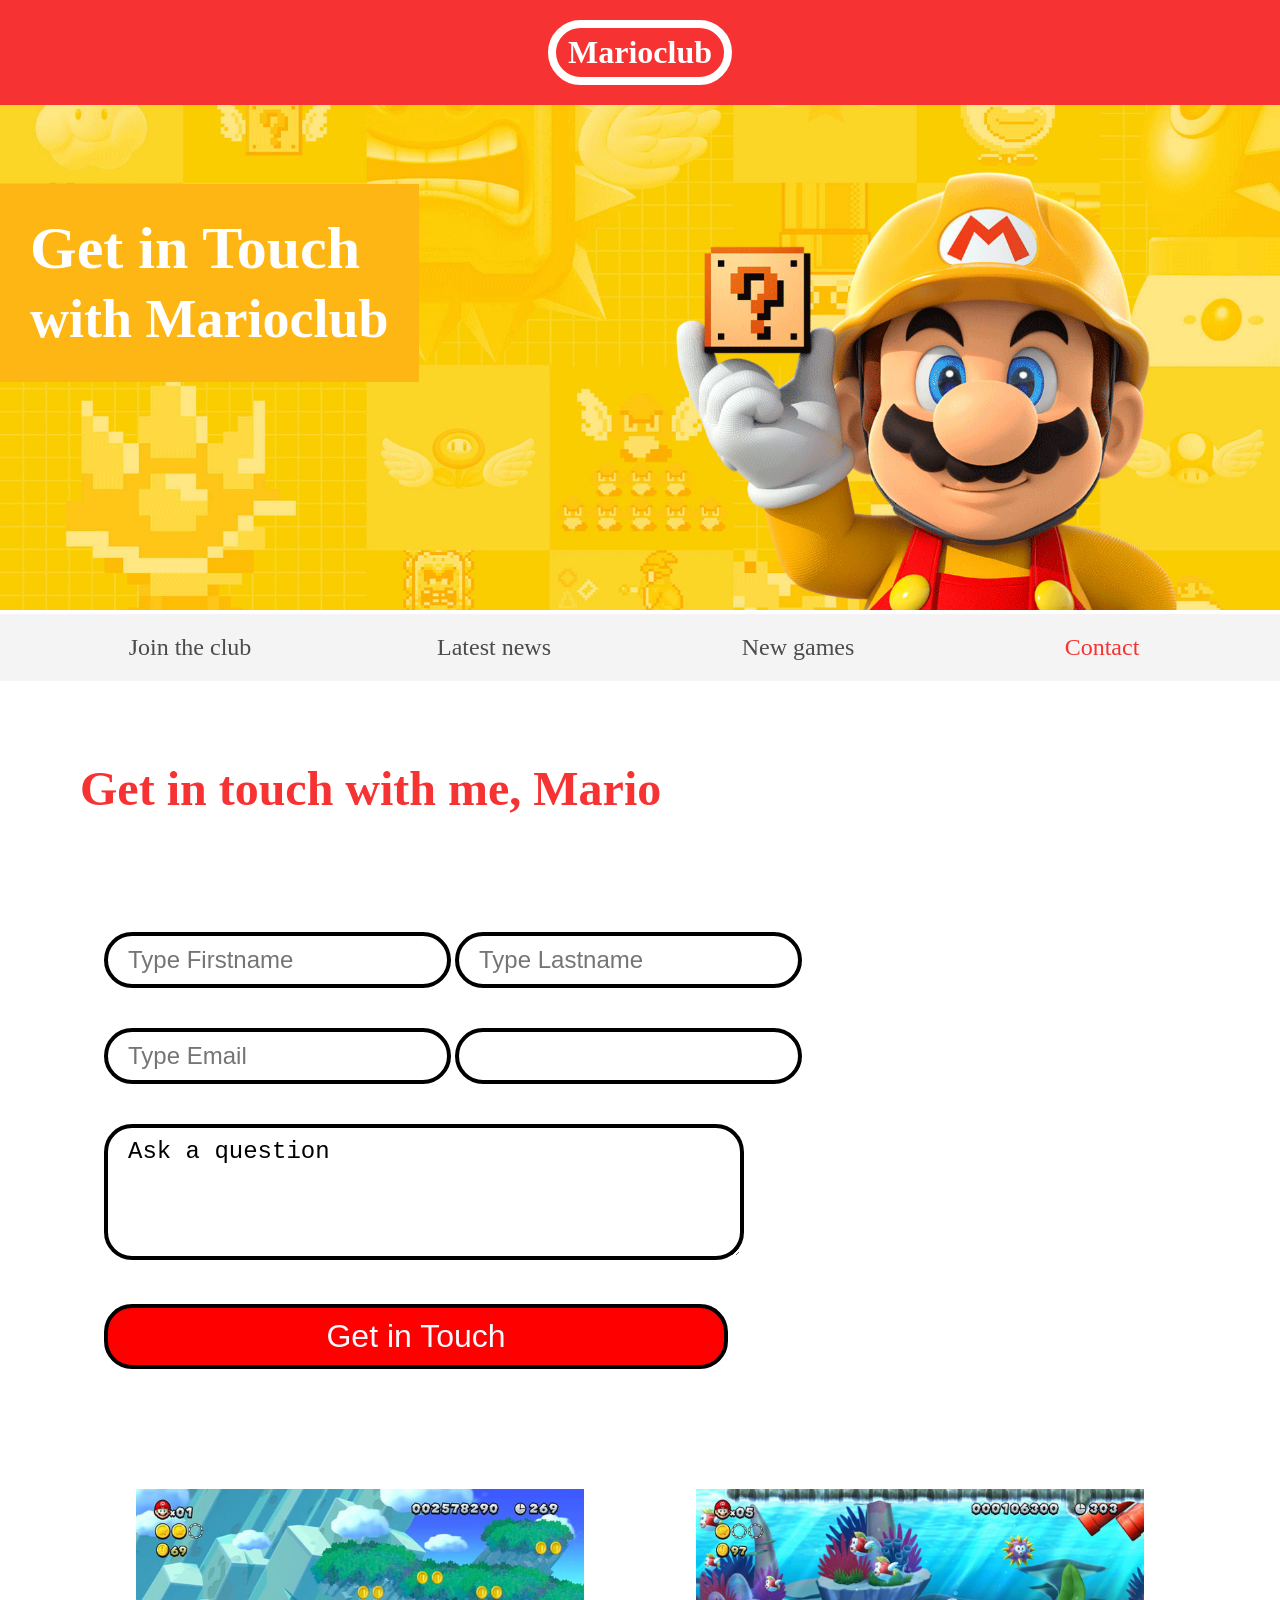
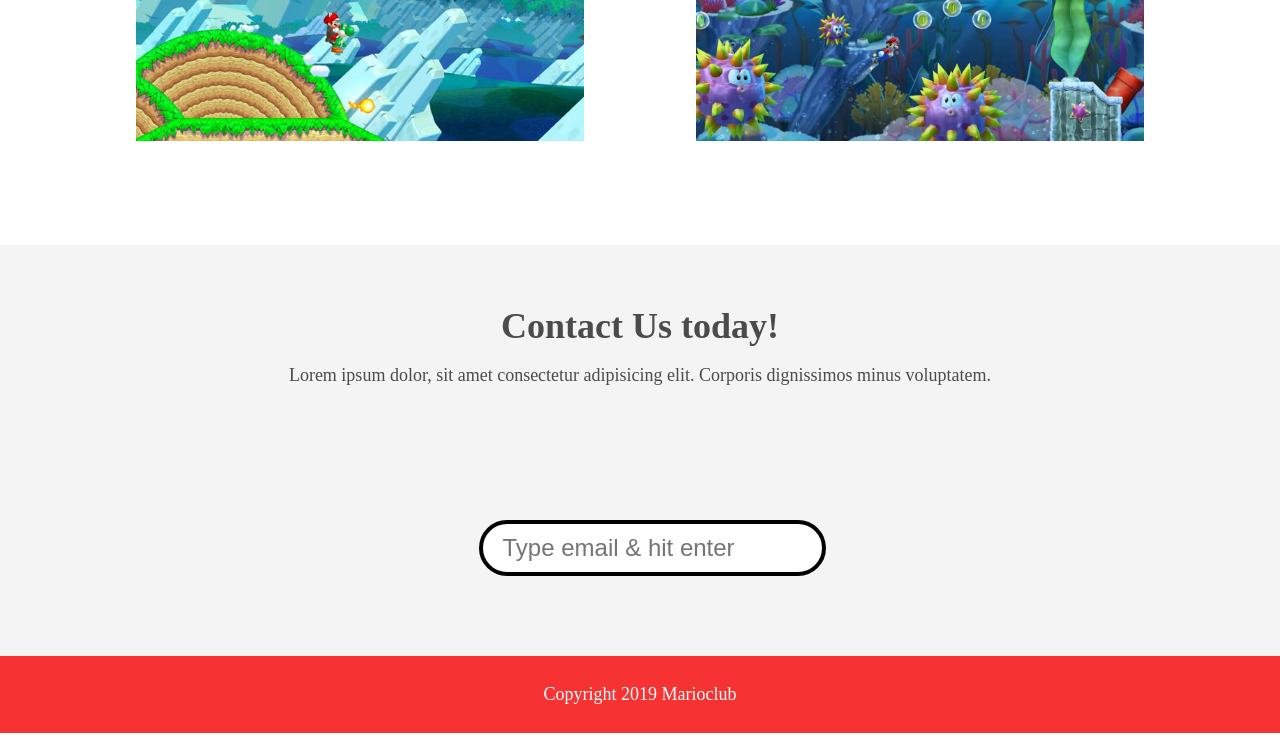
==== contact.html @ cf029fbf "Initial commit" ====
<!DOCTYPE html>
<html>

<head>
    <meta name="viewport" content="width=device-width, initial-scale=1.0">
    <link rel="shortcut icon" href="img/favicon.ico" type="image/x-icon">
    <link rel="icon" href="img/favicon.ico" type="image/x-icon">
    <link rel="stylesheet" href="css/style.css">
    <title>Marioclub</title>
</head>

<body>
    <header>
        <a href="index.html">
            <h1>Marioclub</h1>
        </a>
    </header>
    <section class="banner">
        <img src="img/banner.jpg" alt="marioclub welcome banner">
        <div class="welcome">
            <h2>Get in Touch<br><span>with Marioclub</span></h2>
        </div>
    </section>
    <nav class="main-nav">
        <ul>
            <li><a href="index.html">Join the club</a></li>
            <li><a href="news.html">Latest news</a></li>
            <li><a href="games.html">New games</a></li>
            <li><a href="contact.html" class="join">Contact</a></li>
        </ul>
    </nav>
    <main>
        <article>
            <h2>Get in touch with me, Mario</h2>
            <form>
                <input type="text" name="fname" placeholder="Type Firstname" required>
                <input type="text" name="lname" placeholder="Type Lastname" required><br />
                <input type="email" name="mail" placeholder="Type Email" required>
                <input list="countries" name="country" id="country">
                <datalist id="countries">
                    <option value="Albania">
                    <option value="Austria">
                    <option value="Belarus">
                    <option value="Belgium">
                    <option value="Bosnia">
                    <option value="Bulgaria">
                    <option value="Croatia">
                    <option value="Czech Republic">
                    <option value="Denmark">
                    <option value="Finland">
                    <option value="France">
                    <option value="Georgia">
                    <option value="Germany">
                    <option value="Greece">
                    <option value="Hungary">
                    <option value="Ireland">
                    <option value="Italy">
                    <option value="Kazakhstan">
                    <option value="Lithuania">
                    <option value="Netherlands">
                    <option value="Norway">
                    <option value="Poland">
                    <option value="Portugal">
                    <option value="Romania">
                    <option value="Russia">
                    <option value="Serbia">
                    <option value="Slovakia">
                    <option value="Spain">
                    <option value="Turkey">
                    <option value="Sweden">
                    <option value="Switzerland">
                    <option value="Ukraine">
                    <option value="United Kingdom">
                </datalist>
                <br />
                <textarea name="question" rows="4" cols="40" placeholder="Ask a question...">Ask a question</textarea>
                <input type="submit" value="Get in Touch">
            </form>
        </article>
        <ul class="images">
            <li><img src="img/thumb-1.jpg" alt="mario thumbnail 1"></li>
            <li><img src="img/thumb-2.jpg" alt="mario thumbnail 2"></li>
        </ul>
    </main>
    <section class="join">
        <h2>Contact Us today!</h2>
        <p>Lorem ipsum dolor, sit amet consectetur adipisicing elit. Corporis dignissimos minus voluptatem.</p>
        <form>
            <input type="email" name="email" placeholder="Type email & hit enter" required>
        </form>

    </section>
    <footer>
        <p class="copyright">Copyright 2019 Marioclub</p>
    </footer>
</body>

</html>
---- css/style.css ----
body, ul, li, h1, h2, a{
  margin: 0;
  padding: 0;
  font-family: tahoma;
}
p{
  font-size: 18px;
}
header{
  background-color: #F63232;
  padding: 20px 0;
  text-align: center;
  position: fixed;
  width: 100%;
  top: 0;
  left: 0;
  z-index: 1;
}
header h1{
  color: white;
  border: 8px solid white;
  display: inline-block;
  padding: 6px 12px;
  border-radius: 36px;
}
.banner{
  position: relative;
}
.banner img{
  width: 100%;
}
.banner .welcome{
  background:#FEB614;
  color: white;
  padding: 30px;
  font-size: 60px;
  position: absolute;
  left: 0;
  top: 30%;
} 
.banner .welcome span{
  font-size: 0.9em;
}
nav{
  background: #F4F4F4;
  padding: 20px;
  position: -webkit-sticky;
  position: sticky;
  top: 106px;
  z-index: 1;
}
nav ul{
  white-space: nowrap;
  max-width: 1200px;
  margin: 0 auto;
  text-align: center;
}
nav li{
  width: 25%;
  display: inline-block;
  font-size: 24px;
}
nav li a{
  text-decoration: none;
  color: #4B4B4B;
}
nav li a:hover{
  text-decoration: underline;
}
nav li a.join{
  color: #F63232;
}
main{
  max-width: 100%;
  width: 1200px;
  margin: 80px auto;
  padding: 0 40px;
  -webkit-box-sizing: border-box;
  box-sizing: border-box;
}
article h2{
  color: #F63232;
  font-size: 48px;
}
article p{
  line-height: 2em;
  color: #4B4B4B;
}
article p::first-line{
  font-weight: bold;
  font-size: 1.2em;
}
.images{
  text-align: center;
  margin: 80px 0;
  white-space: nowrap;
}
.images li{
  display: inline-block;
  list-style-type: none;
  width: 40%;
  margin: 20px 5%;
  position: relative;
}
.images li:hover{
  top: -4px;
}
.images li img{
  max-width: 100%;
}
.images {
  display: -webkit-box;
  display: -ms-flexbox;
  display: flex;
  -ms-flex-wrap: wrap;
  flex-wrap: wrap;
}

.coverimage li {
  -webkit-box-flex: 1;
  -ms-flex: 0 0 50%;
  flex: 0 0 50%; /* explanation below */
  margin: 5px;
  height: 100px;
  
}

section.join{
  background: #F4F4F4;
  text-align: center;
  padding: 60px 20px;
  color: #4B4B4B;
}
section.join h2{
  font-size: 36px;
}
form {
    padding-left: 1.5rem;
    padding-top: 6rem;
}

form input{
  margin: 20px 0;
  padding: 10px 20px;
  font-size: 24px;
  border-radius: 28px;
  border: 4px solid black;
}

form textarea{
  margin: 20px 0;
  padding: 10px 20px;
  font-size: 24px;
  border-radius: 28px;
  border: 4px solid black;
}
form input:focus{
  border: 4px dashed #4B4B4B;
  outline: none;
}
form textarea:focus{
  border: 4px dashed #4B4B4B;
  outline: none;
}
form input:valid{
  border: 4px solid #000000;
}
input[type="submit"] {
    width: 39rem;
    background-color: red;
    font-size: xx-large;
    color: ghostwhite;
}
input[type="submit"]:focus {
    border: 4px dashed ghostwhite;
    outline: none
}
footer{
  background: #F63232;
  color: white;
  padding: 10px;
  text-align: center;
}

/* responsive styles */

@media screen and (max-width: 1400px){

  .banner .welcome{
    font-size: 40px;
  }

}

@media screen and (max-width: 960px){

  .banner .welcome{
    font-size: 28px;
  }
  nav li{
    font-size: 18px;
  }

}

@media screen and (max-width: 700px){

  .banner .welcome{
    font-size: 20px;
    position: relative;
    text-align: center;
  }
  .banner .welcome br{
    display: none;
  }
  .banner .welcome span{
    font-size: 1em;
  }
  nav li{
    font-size: 18px;
  }
  .images li{
    width: 100%;
    display: block;
    margin: 20px auto;
  }

}

@media screen and (max-width: 560px){

  .banner .welcome{
    font-size: 20px;
    position: relative;
    text-align: center;
  }
  .banner .welcome br{
    display: none;
  }
  .banner .welcome span{
    font-size: 1em;
  }
  nav li{
    display: block;
    width: 100%;
    margin: 12px 0;
  }
  article h2{
    font-size: 36px;
  }
  header, nav{
    position: relative;
    top: 0;
  }
  

}
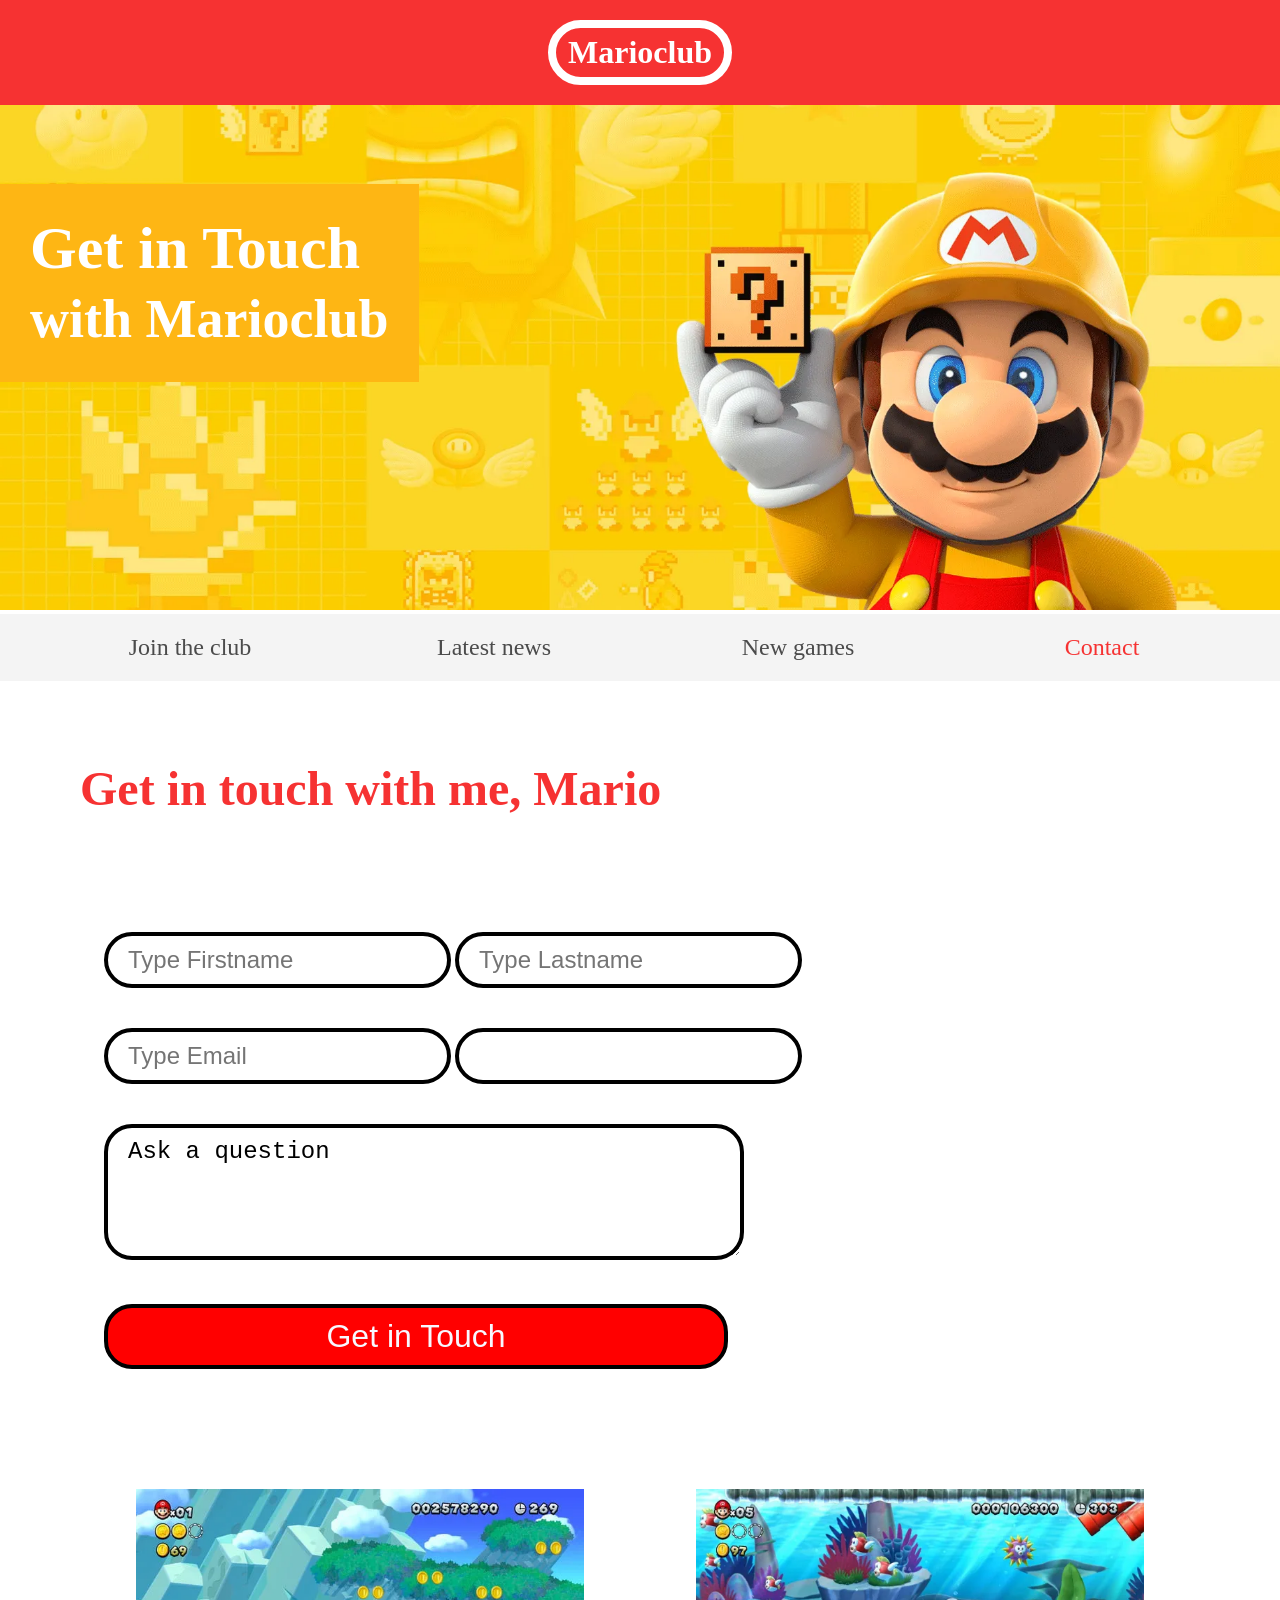
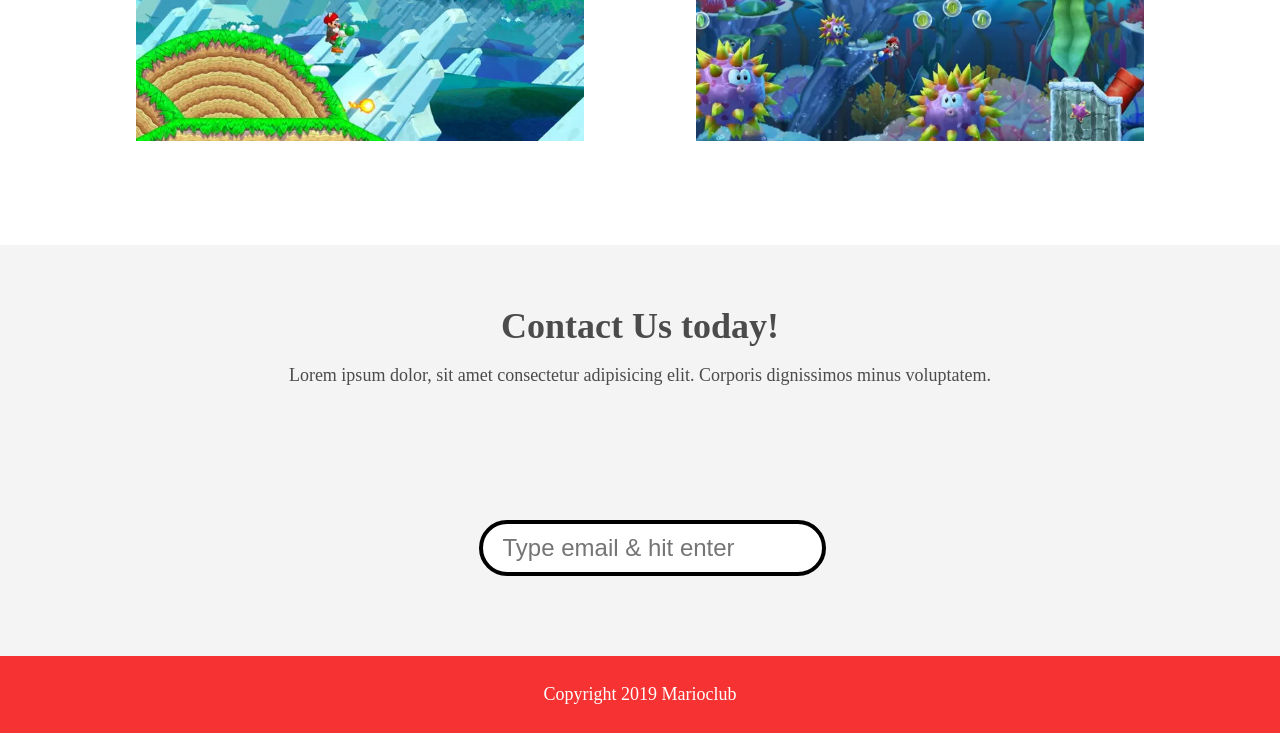
==== commit 71d07e1f: "billeder og WebP Jeg har ændret alle png filer til WebP" ====
--- a/contact.html
+++ b/contact.html
@@ -16,7 +16,10 @@
         </a>
     </header>
     <section class="banner">
-        <img src="img/banner.jpg" alt="marioclub welcome banner">
+        <picture>
+            <source srcset="img/banner.webp" type="image/webp">
+            <img src="img/banner.jpg" alt="marioclub welcome banner">
+        </picture>
         <div class="welcome">
             <h2>Get in Touch<br><span>with Marioclub</span></h2>
         </div>
@@ -78,8 +81,8 @@
             </form>
         </article>
         <ul class="images">
-            <li><img src="img/thumb-1.jpg" alt="mario thumbnail 1"></li>
-            <li><img src="img/thumb-2.jpg" alt="mario thumbnail 2"></li>
+            <li><picture><source srcset="img/thumb-1.webp" type="image/webp"><img src="img/thumb-1.jpg" alt="mario thumbnail 1"></picture></li>
+            <li><picture><source srcset="img/thumb-2.webp" type="image/webp"><img src="img/thumb-2.jpg" alt="mario thumbnail 2"></picture></li>
         </ul>
     </main>
     <section class="join">
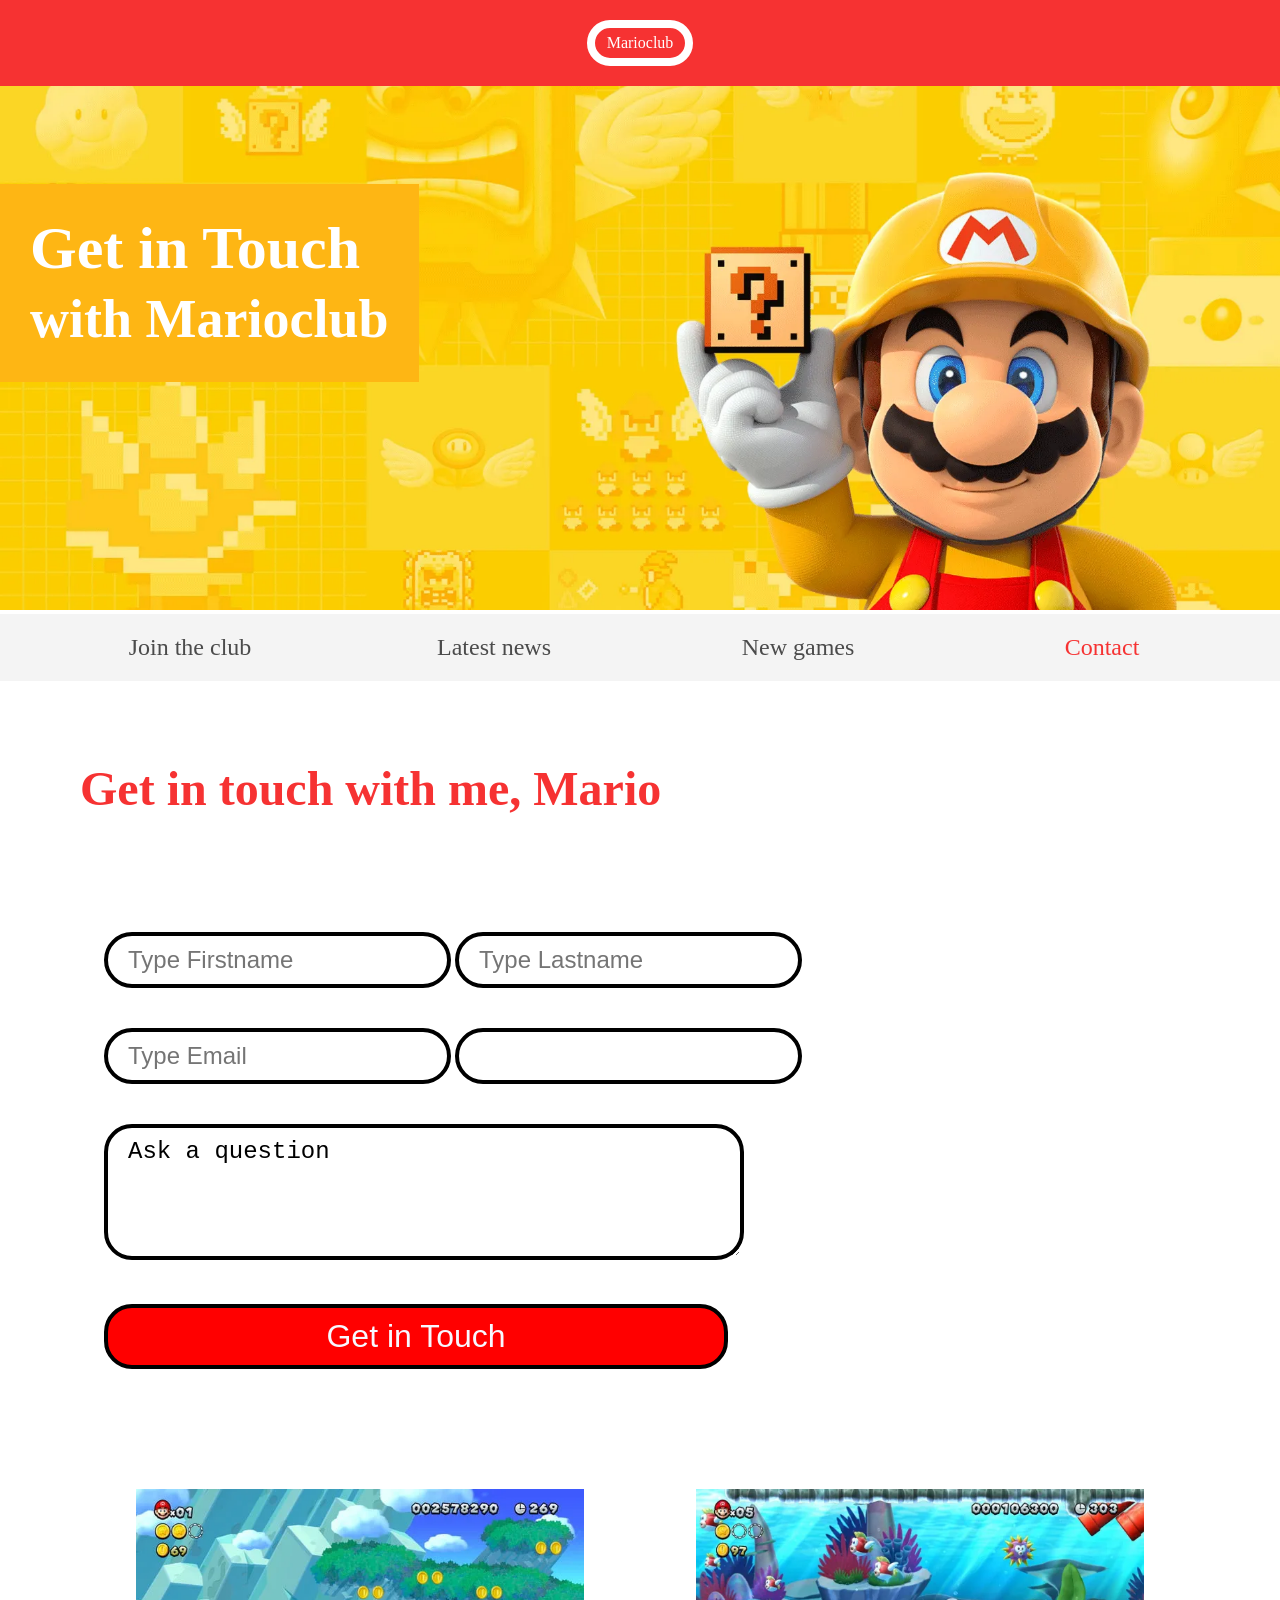
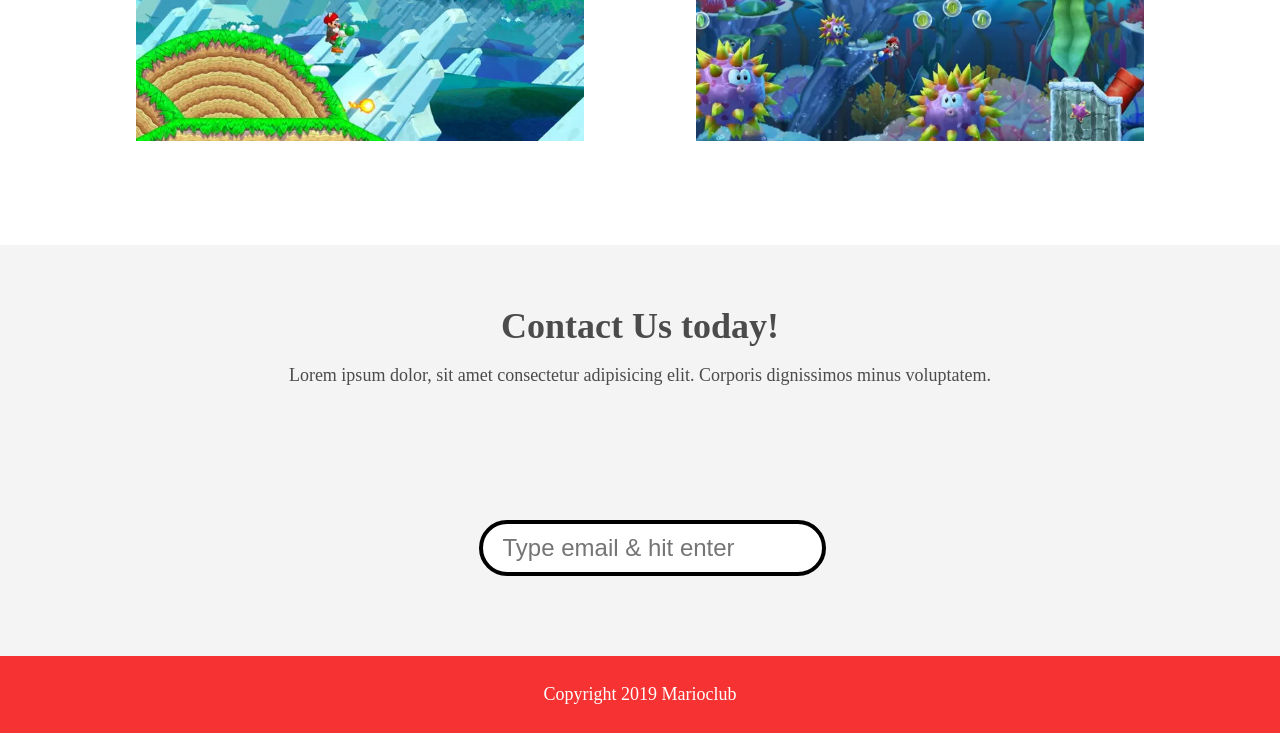
==== commit d0d0e6eb: "Heading struktur Jeg har ændret heading strukturen på siden" ====
--- a/contact.html
+++ b/contact.html
@@ -12,7 +12,7 @@
 <body>
     <header>
         <a href="index.html">
-            <h1>Marioclub</h1>
+            <span class="brand">Marioclub</span>
         </a>
     </header>
     <section class="banner">
@@ -21,7 +21,7 @@
             <img src="img/banner.jpg" alt="marioclub welcome banner">
         </picture>
         <div class="welcome">
-            <h2>Get in Touch<br><span>with Marioclub</span></h2>
+            <h1>Get in Touch<br><span>with Marioclub</span></h1>
         </div>
     </section>
     <nav class="main-nav">
@@ -81,8 +81,8 @@
             </form>
         </article>
         <ul class="images">
-            <li><picture><source srcset="img/thumb-1.webp" type="image/webp"><img src="img/thumb-1.jpg" alt="mario thumbnail 1"></picture></li>
-            <li><picture><source srcset="img/thumb-2.webp" type="image/webp"><img src="img/thumb-2.jpg" alt="mario thumbnail 2"></picture></li>
+            <li><picture><source srcset="img/thumb-1.webp" type="image/webp"><img src="img/thumb-1.jpg" alt="Billede fra et Super Mario-spil: Mario rider på Yoshi og hopper mellem klipper i et skovlandskab, mens en ildkugle ruller nedenunder og mønter svæver i luften" loading="lazy"></picture></li>
+            <li><picture><source srcset="img/thumb-2.webp" type="image/webp"><img src="img/thumb-2.jpg" alt="mario thumbnail 2" loading="lazy"></picture></li>
         </ul>
     </main>
     <section class="join">
--- a/css/style.css
+++ b/css/style.css
@@ -16,7 +16,7 @@
   left: 0;
   z-index: 1;
 }
-header h1{
+header .brand{
   color: white;
   border: 8px solid white;
   display: inline-block;
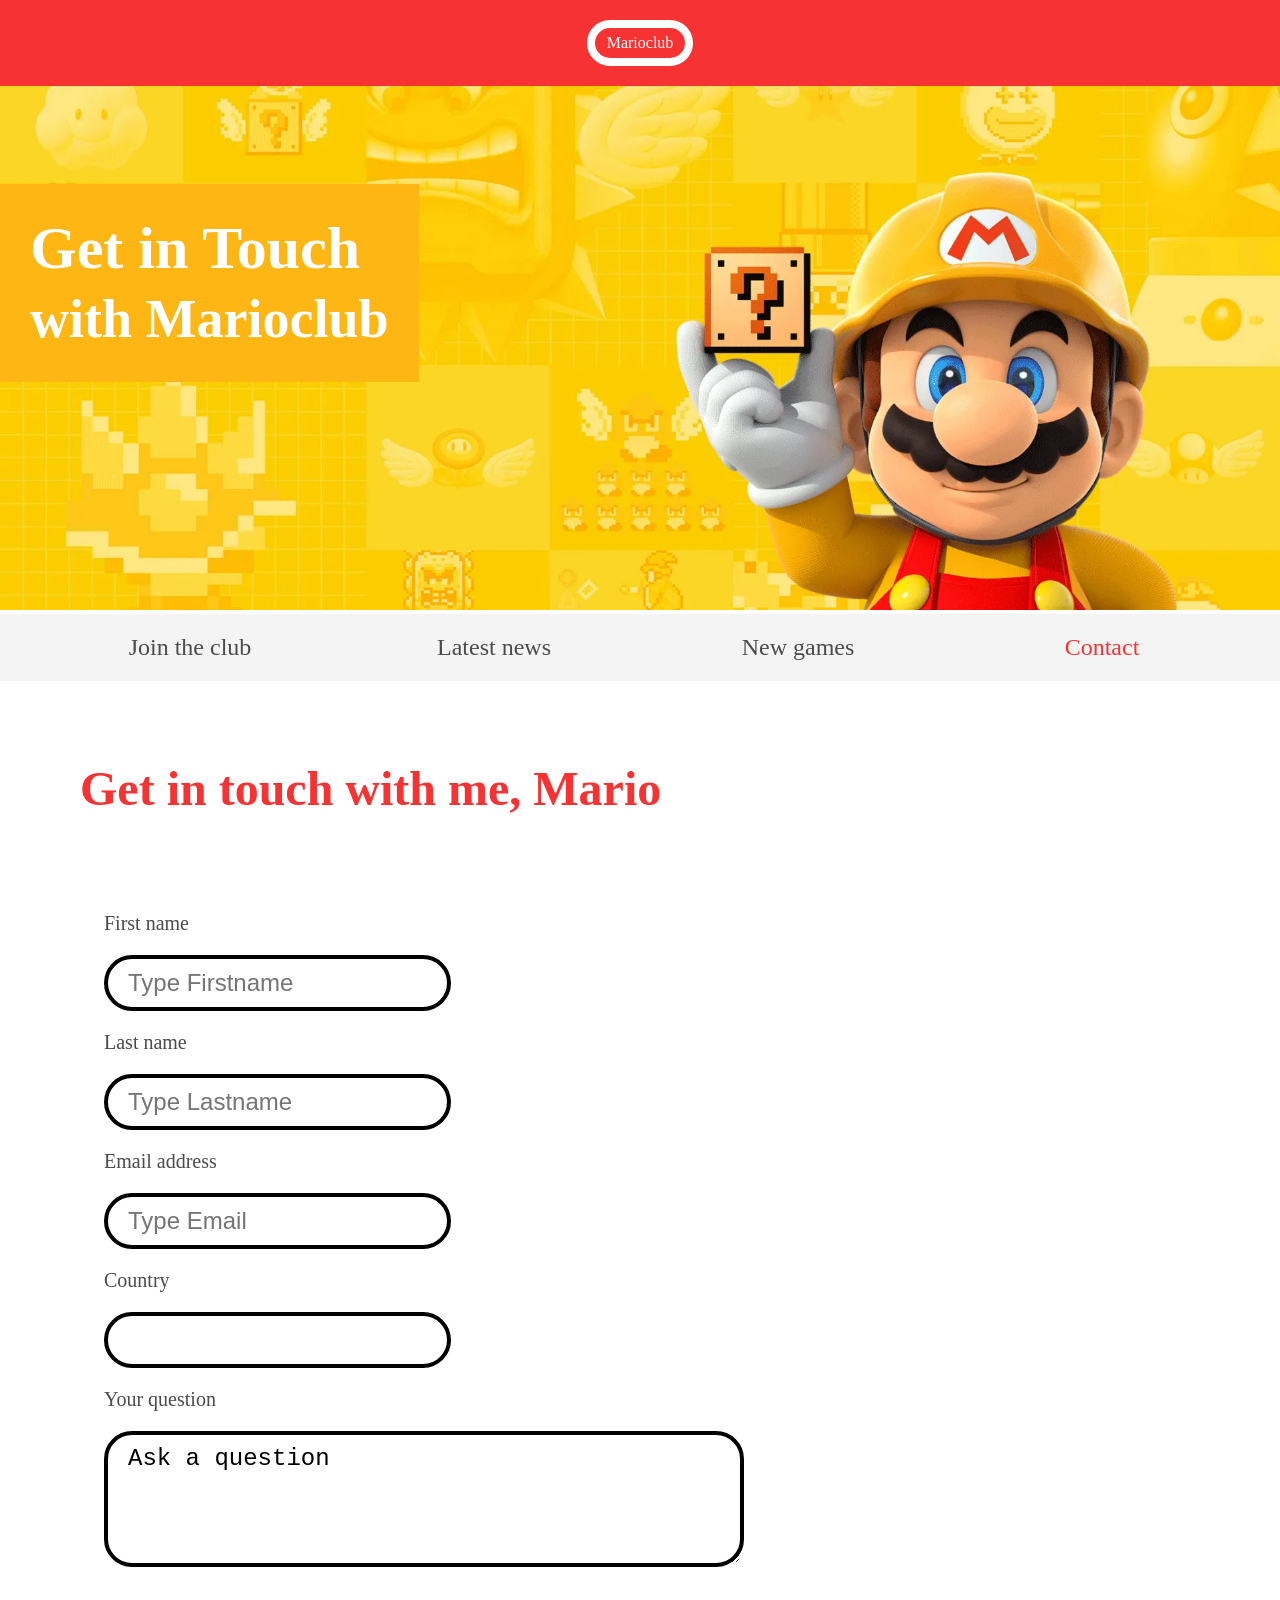
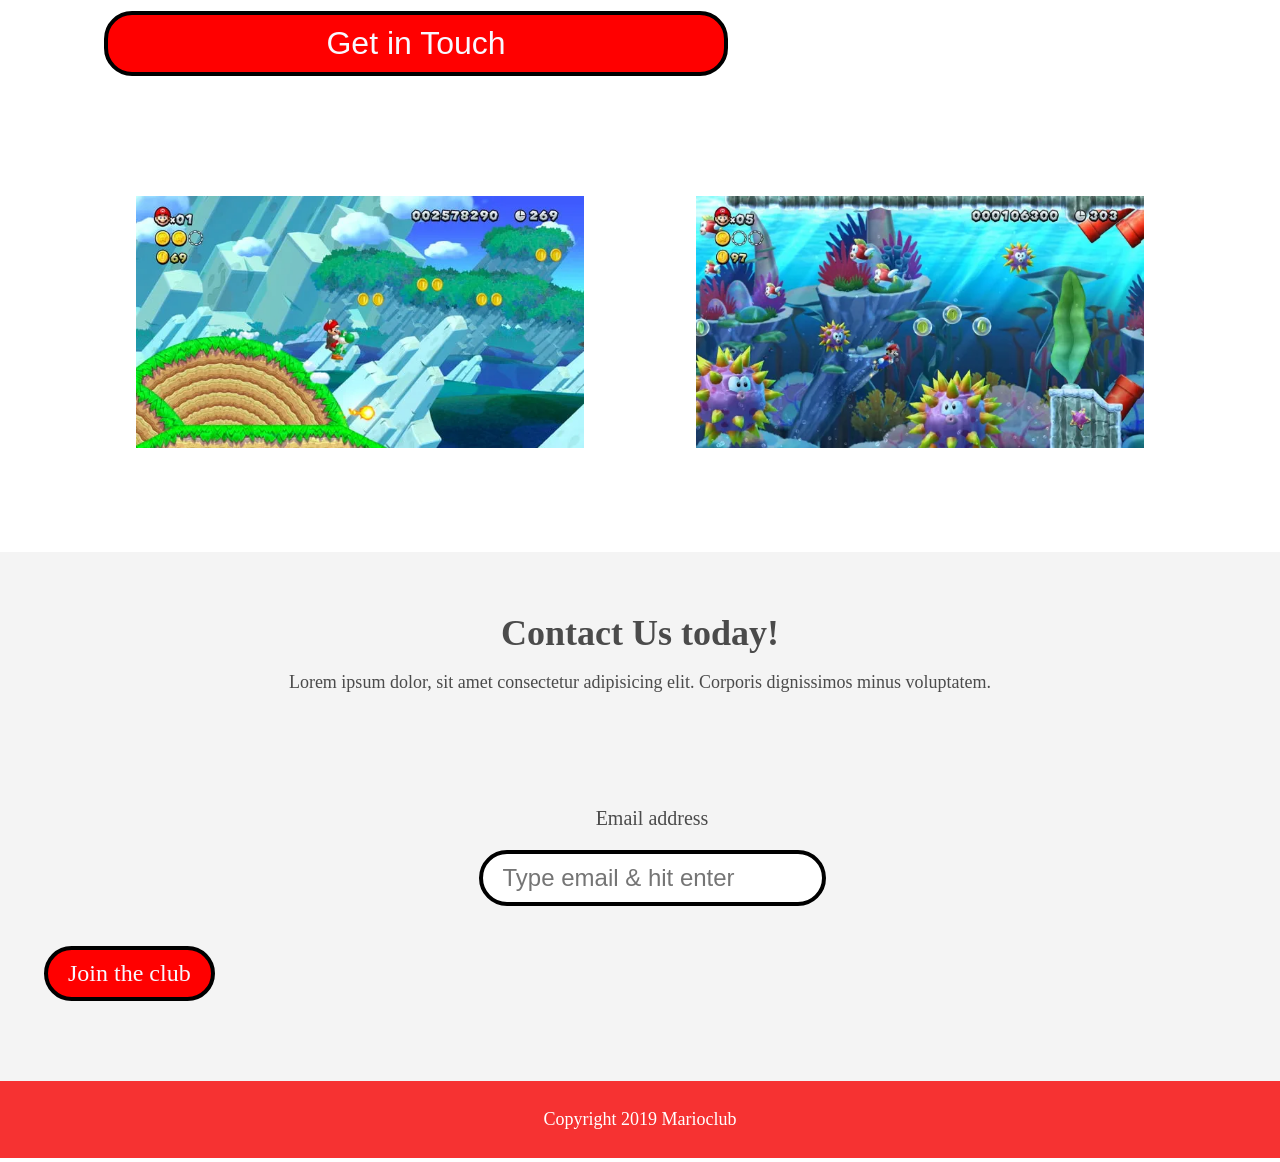
==== commit 91767834: "Dokumentets sprog Tilføjede `lang="en"` til `<html>` på alle fire sider, så browsere og hjælpemidler" ====
--- a/contact.html
+++ b/contact.html
@@ -1,7 +1,8 @@
 <!DOCTYPE html>
-<html>
+<html lang="en">
 
 <head>
+    <meta charset="utf-8">
     <meta name="viewport" content="width=device-width, initial-scale=1.0">
     <link rel="shortcut icon" href="img/favicon.ico" type="image/x-icon">
     <link rel="icon" href="img/favicon.ico" type="image/x-icon">
@@ -29,17 +30,21 @@
             <li><a href="index.html">Join the club</a></li>
             <li><a href="news.html">Latest news</a></li>
             <li><a href="games.html">New games</a></li>
-            <li><a href="contact.html" class="join">Contact</a></li>
+            <li><a href="contact.html" class="join" aria-current="page">Contact</a></li>
         </ul>
     </nav>
     <main>
         <article>
             <h2>Get in touch with me, Mario</h2>
             <form>
-                <input type="text" name="fname" placeholder="Type Firstname" required>
-                <input type="text" name="lname" placeholder="Type Lastname" required><br />
-                <input type="email" name="mail" placeholder="Type Email" required>
-                <input list="countries" name="country" id="country">
+                <label for="fname">First name</label>
+                <input type="text" id="fname" name="fname" autocomplete="given-name" placeholder="Type Firstname" required>
+                <label for="lname">Last name</label>
+                <input type="text" id="lname" name="lname" autocomplete="family-name" placeholder="Type Lastname" required><br />
+                <label for="mail">Email address</label>
+                <input type="email" id="mail" name="mail" autocomplete="email" placeholder="Type Email" required>
+                <label for="country">Country</label>
+                <input list="countries" name="country" id="country" autocomplete="country-name">
                 <datalist id="countries">
                     <option value="Albania">
                     <option value="Austria">
@@ -76,7 +81,8 @@
                     <option value="United Kingdom">
                 </datalist>
                 <br />
-                <textarea name="question" rows="4" cols="40" placeholder="Ask a question...">Ask a question</textarea>
+                <label for="question">Your question</label>
+                <textarea id="question" name="question" rows="4" cols="40" placeholder="Ask a question...">Ask a question</textarea>
                 <input type="submit" value="Get in Touch">
             </form>
         </article>
@@ -89,7 +95,9 @@
         <h2>Contact Us today!</h2>
         <p>Lorem ipsum dolor, sit amet consectetur adipisicing elit. Corporis dignissimos minus voluptatem.</p>
         <form>
-            <input type="email" name="email" placeholder="Type email & hit enter" required>
+            <label for="newsletter-email">Email address</label>
+            <input type="email" id="newsletter-email" name="email" autocomplete="email" placeholder="Type email & hit enter" required>
+            <button type="submit">Join the club</button>
         </form>
 
     </section>
--- a/css/style.css
+++ b/css/style.css
@@ -139,6 +139,12 @@
     padding-top: 6rem;
 }
 
+form label{
+  display: block;
+  font-size: 20px;
+  color: #4B4B4B;
+}
+
 form input{
   margin: 20px 0;
   padding: 10px 20px;
@@ -171,7 +177,22 @@
     font-size: xx-large;
     color: ghostwhite;
 }
+form button[type="submit"] {
+    display: block;
+    margin: 20px 0;
+    padding: 10px 20px;
+    border-radius: 28px;
+    border: 4px solid black;
+    background-color: red;
+    font-size: 24px;
+    font-family: tahoma;
+    color: ghostwhite;
+}
 input[type="submit"]:focus {
+    border: 4px dashed ghostwhite;
+    outline: none
+}
+form button[type="submit"]:focus {
     border: 4px dashed ghostwhite;
     outline: none
 }
